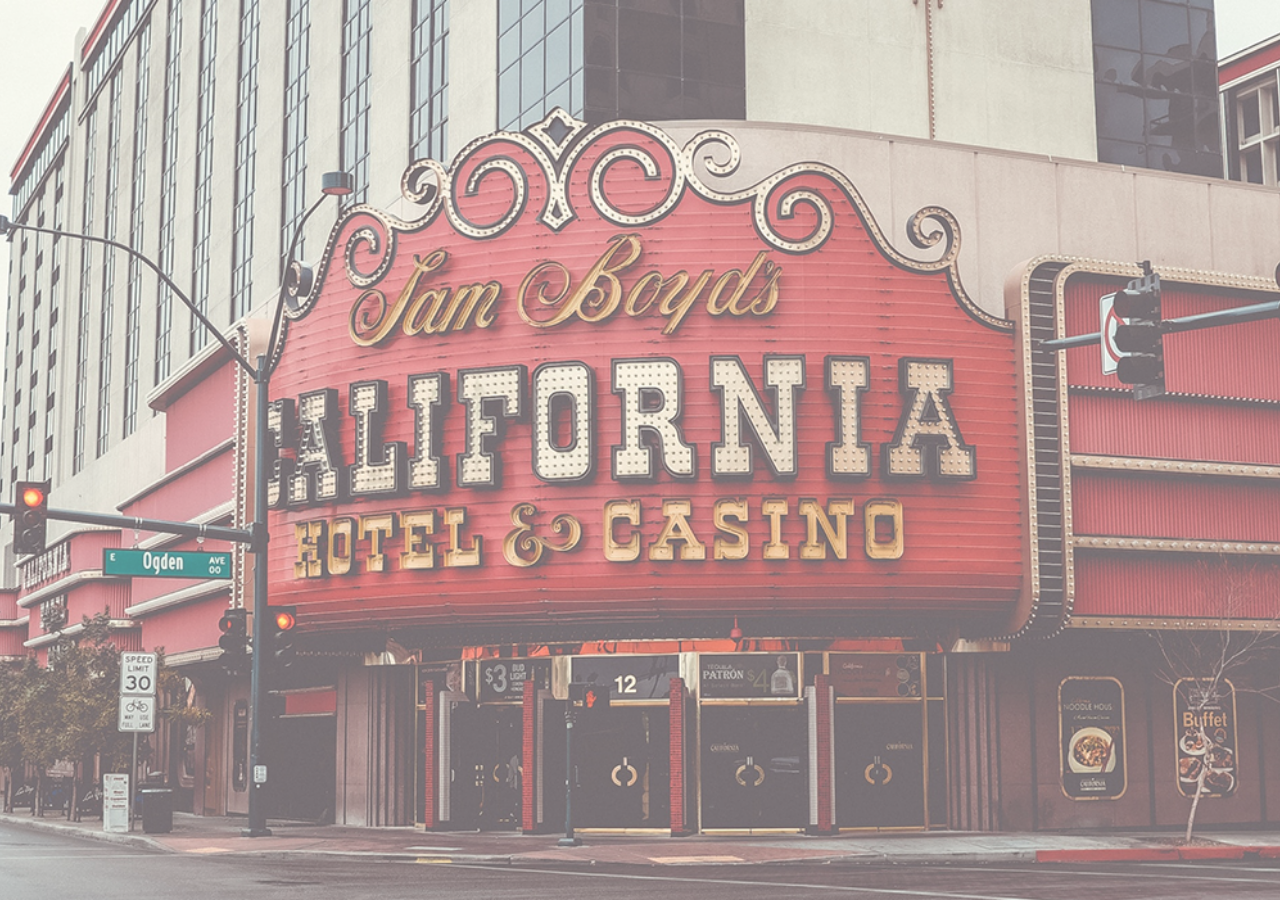
==== lab2.html @ 35865ccf "new template" ====
<!DOCTYPE html>
<html lang="en">
<head>
    <meta charset="UTF-8">
    <meta http-equiv="X-UA-Compatible" content="IE=edge">
    <meta name="viewport" content="width=device-width, initial-scale=1.0">
    <title>Website</title>
    <link href="https://fonts.googleapis.com/css2?family=Poppins&family=Roboto:wght@400;700&display=swap" rel="stylesheet">
    <link rel="stylesheet" href="style.css">
</head>
<body>
    <header></header>
    <main>
        <section class="banner-part">
            <div class="banner-img" style="background-image: url('./image/bannerimage.png');">

            </div>
               
            
           
        </section>
    </main>
    <footer>

    </footer>
</body>
</html>
---- style.css ----
*{

}
body{
    margin: 0;
    font-size: 17px;
    line-height: 1.53;
    color: #010304;

}
/* font-family: 'Poppins', sans-serif;
font-family: 'Roboto', sans-serif; */
.banner-part{
    height: 100vh;
    position: relative;
    /* background: color url() repeat 50% 50% /cover; */
}
.banner-img{
    position: absolute;
    top: 0;
    left: 0;
    right: 0;
    bottom: 0;
    z-index: 0;
    background-repeat: no-repeat;
    background-position: center;
    background-size: cover;
}
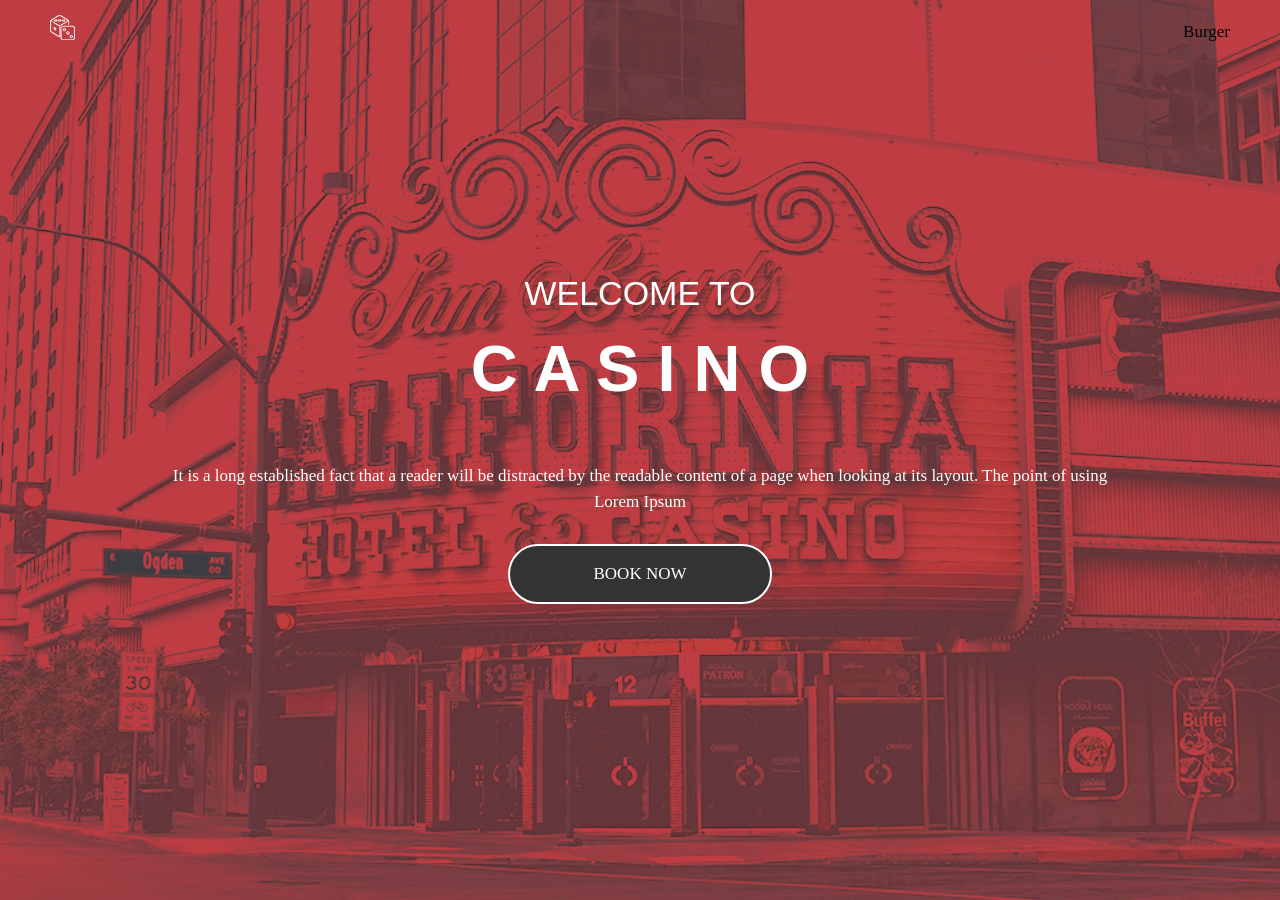
==== commit 1767484f: "changes" ====
--- a/lab2.html
+++ b/lab2.html
@@ -9,15 +9,28 @@
     <link rel="stylesheet" href="style.css">
 </head>
 <body>
-    <header></header>
+    <header id="header"> 
+        <div class="container">
+            <div class="logo">
+                <a href="/"><img src="./image/logo.png" alt="xyz company"> </a>
+            </div>
+            <div class="nav">
+                <span>Burger</span>
+            </div>
+        </div>
+    </header>
     <main>
         <section class="banner-part">
-            <div class="banner-img" style="background-image: url('./image/bannerimage.png');">
+            <div class="banner-img" style="background-image: url('./image/bannerimage.png');">     </div>
+            <div class="banner-text">
+                <span class="overline-text">WELCOME TO </span>
+                <h1>C A S I N O</h1>
+                <p>It is a long established fact that a reader will be distracted by the readable content of a page when looking at its layout. The point of using Lorem Ipsum</p>
+                <div class="btn-wrap">
+                    <a href="#" class="btn primary">Book Now</a>
 
+                </div>
             </div>
-               
-            
-           
         </section>
     </main>
     <footer>
--- a/style.css
+++ b/style.css
@@ -11,9 +11,39 @@
 /* font-family: 'Poppins', sans-serif;
 font-family: 'Roboto', sans-serif; */
 .banner-part{
+    position: relative;
     height: 100vh;
     position: relative;
+    display: flex;
+    flex-wrap: wrap;
+    align-items: center;
+    justify-content: center;
+    text-align: center;
     /* background: color url() repeat 50% 50% /cover; */
+}
+.banner-part::after{
+    content: '';
+    position: absolute;
+    top: 0;
+    bottom: 0;
+    right: 0;
+    left: 0;
+    /* a=alpha(opacity) */
+    background-color:rgba(191,61,66,1) ;
+    mix-blend-mode: darken;
+}
+.banner-part::before{
+    content: '';
+    height: 100vh;
+    display: block;
+}
+.banner-text{
+    position: relative;
+    z-index:9;
+    color: white;
+
+    max-width: 976px;
+
 }
 .banner-img{
     position: absolute;
@@ -25,4 +55,52 @@
     background-repeat: no-repeat;
     background-position: center;
     background-size: cover;
+}
+.banner-text p{
+    margin: 0 0 25px;
+}
+.overline-text{
+    font-family: 'Roboto', sans-serif;
+    font-size: 34px;
+    text-transform: uppercase;
+}
+h1{
+    font-family: 'Roboto', sans-serif;
+    font-size: 65px;
+font-weight: 700;
+text-transform: uppercase;
+margin: 0 0 45px 0;
+}
+.btn{
+    text-decoration: none;
+    text-transform: uppercase;
+    color: #ffff;
+   
+}
+.btn.primary{
+    margin: 29px auto;
+    display: block;
+    padding: 15px;
+    background-color:#333333;
+    border: 2px solid #ffff;
+    width: 230px;
+    border-radius: 30px;
+}
+#header{
+    position: absolute;
+    top: 0;
+    left: 0;
+    bottom: 0;
+    right: 0;
+    z-index: 999;
+    padding: 15px 50px;
+}
+#header .container{
+    display: flex;
+    flex-wrap: wrap;
+    justify-content: space-between;
+    align-items: center;
+}
+.nav span{
+    display:block;
 }
